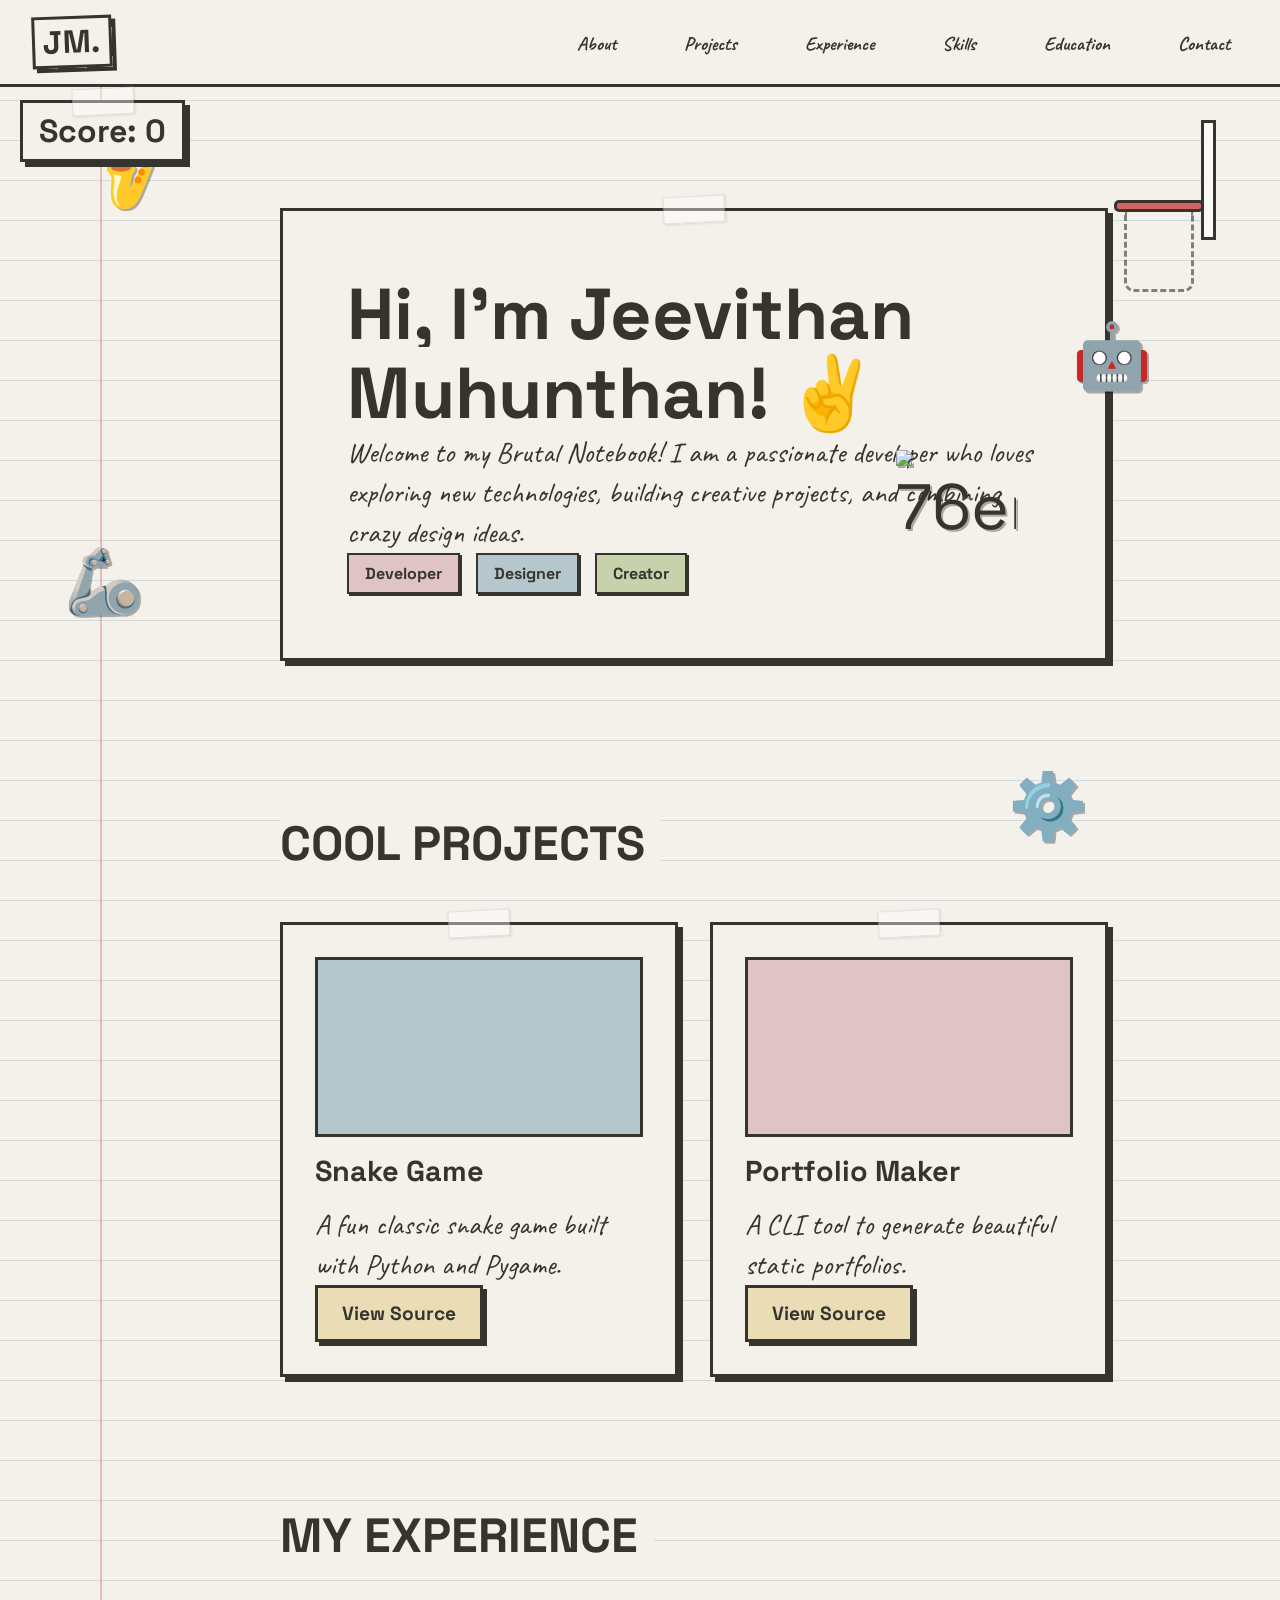
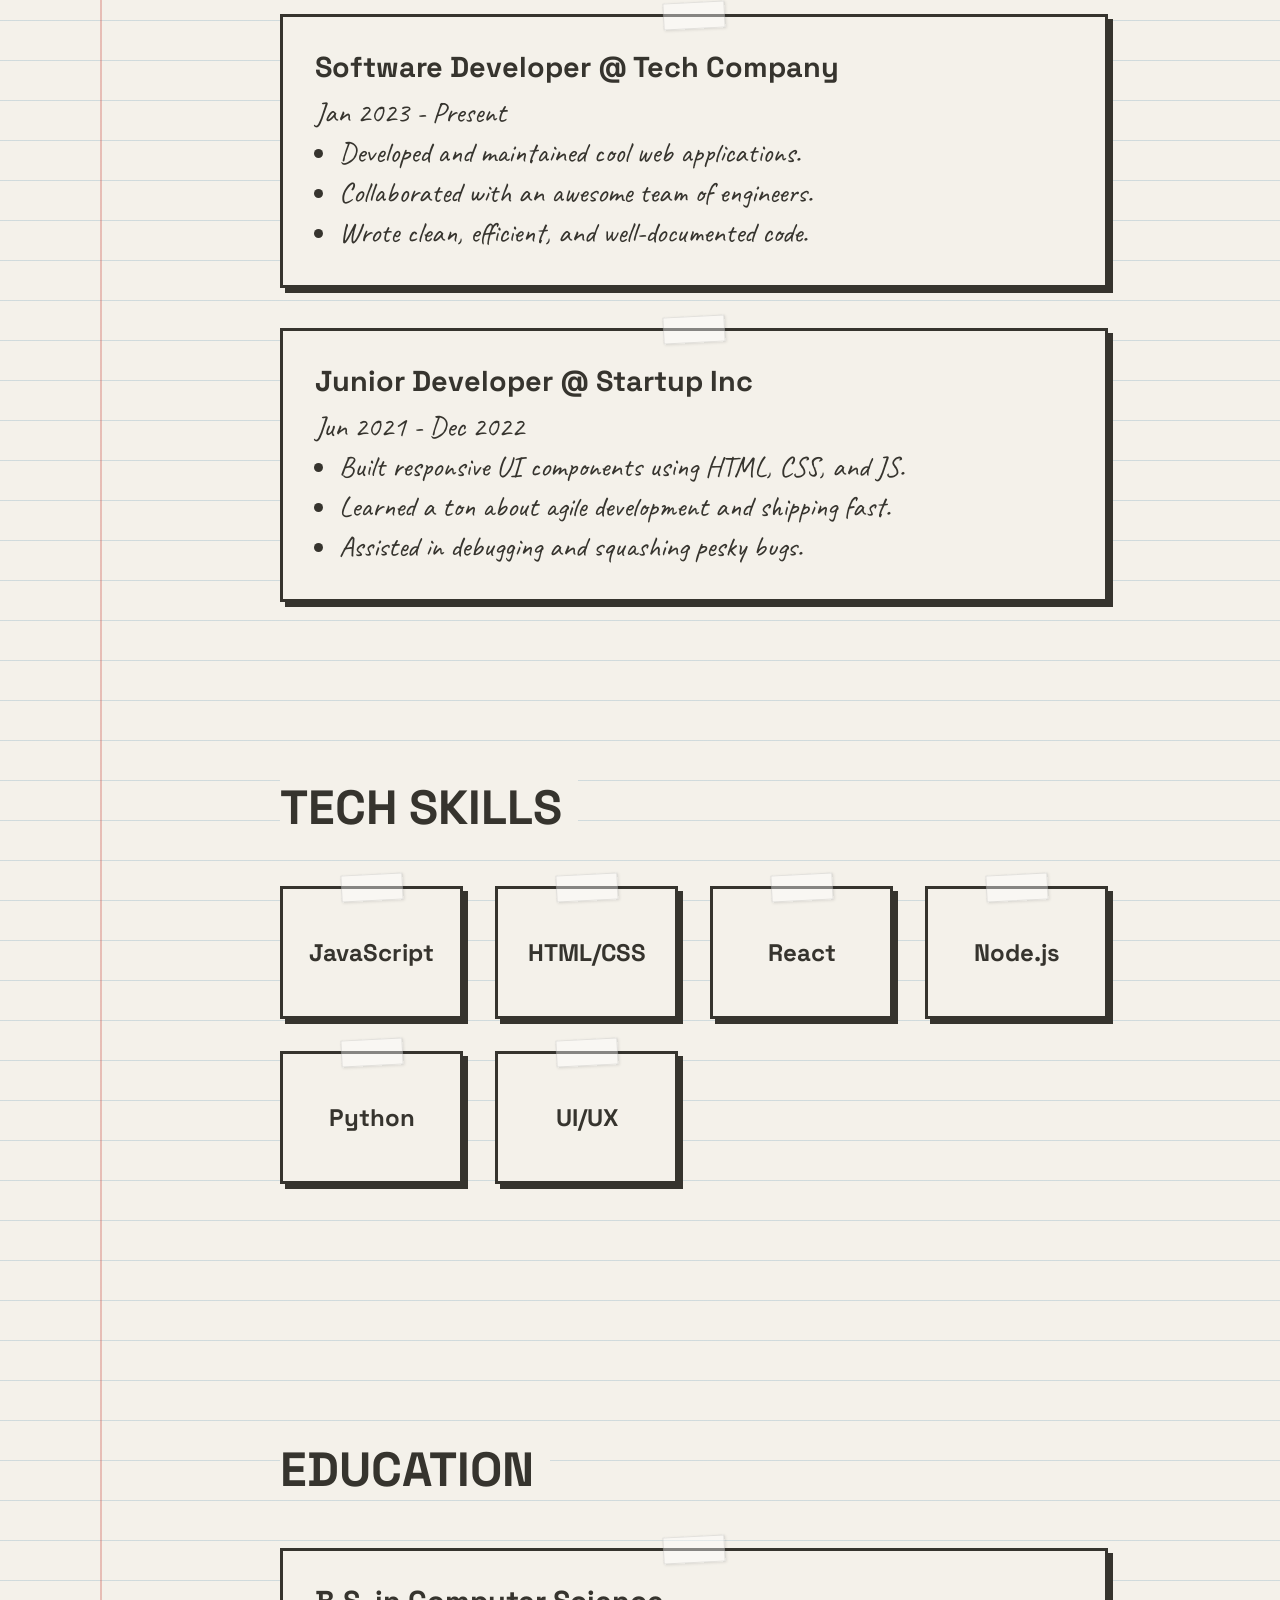
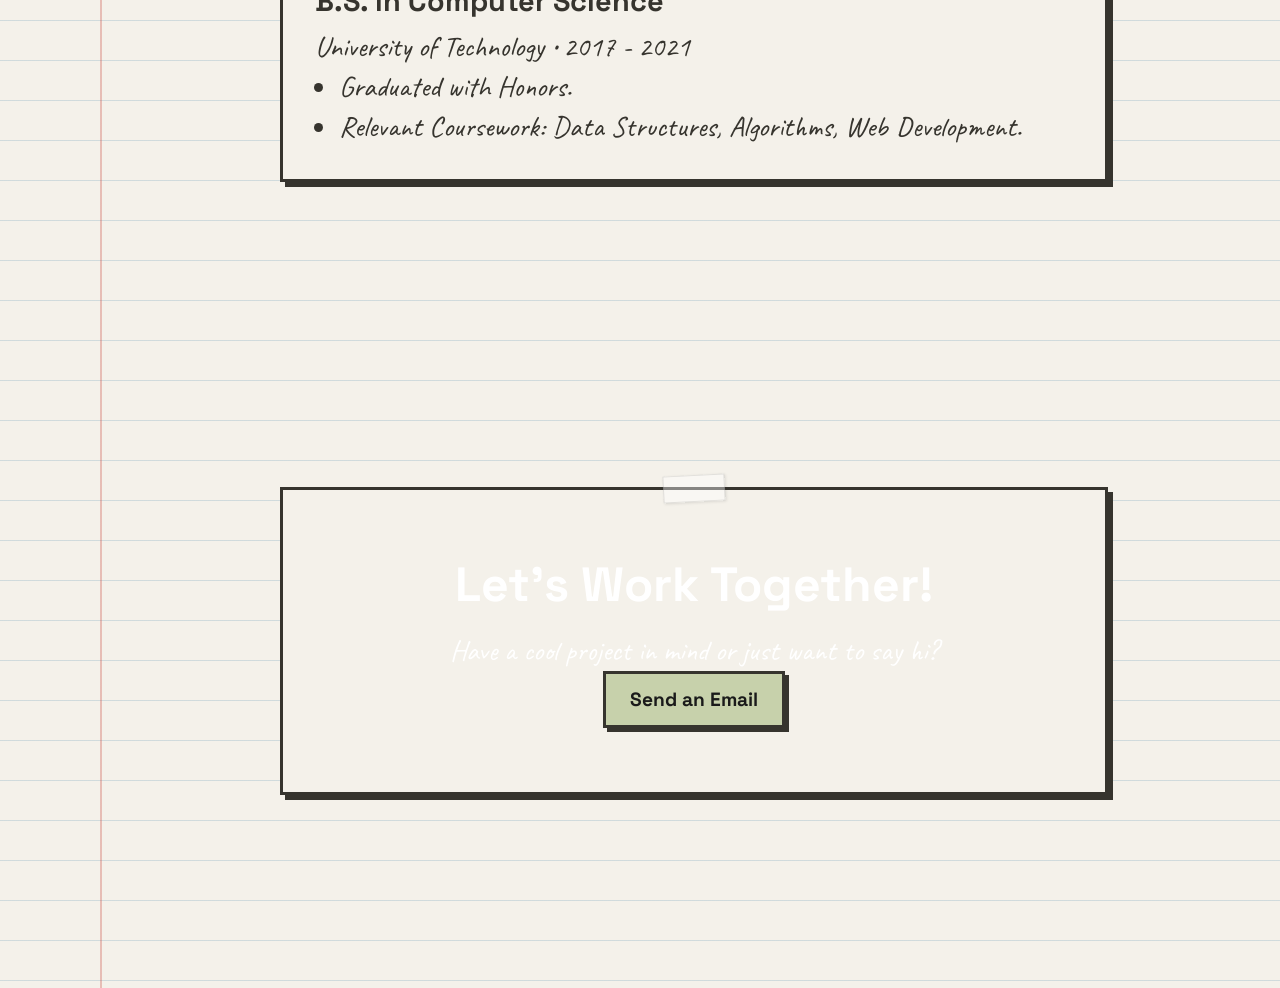
==== index.html @ 7e533312 "First Commit Main theme, main layout, basketball game, and placeholder text" ====
<!DOCTYPE html>
<html lang="en">
<head>
    <meta charset="UTF-8">
    <meta name="viewport" content="width=device-width, initial-scale=1.0">
    <title>Jeevithan Muhunthan | Portfolio</title>
    <link rel="stylesheet" href="styles.css">
    <link rel="preconnect" href="https://fonts.googleapis.com">
    <link rel="preconnect" href="https://fonts.gstatic.com" crossorigin>
    <link href="https://fonts.googleapis.com/css2?family=Caveat:wght@400;700&family=Space+Grotesk:wght@400;700&display=swap" rel="stylesheet">
</head>
<body>
    <nav class="navbar">
        <div class="logo">JM.</div>
        <ul class="nav-links">
            <li><a href="#about">About</a></li>
            <li><a href="#projects">Projects</a></li>
            <li><a href="#experience">Experience</a></li>
            <li><a href="#skills">Skills</a></li>
            <li><a href="#education">Education</a></li>
            <li><a href="#contact">Contact</a></li>
        </ul>
    </nav>

    <main class="container">
        <!-- Hero Section -->
        <section id="about" class="hero section">
            <div class="hero-card brutal-card bg-yellow">
                <h1>Hi, I'm Jeevithan Muhunthan! ✌️</h1>
                <p>Welcome to my Brutal Notebook! I am a passionate developer who loves exploring new technologies, building creative projects, and combining crazy design ideas.</p>
                <div class="badges">
                    <span class="badge bg-pink">Developer</span>
                    <span class="badge bg-cyan">Designer</span>
                    <span class="badge bg-lime">Creator</span>
                </div>
            </div>
        </section>

        <!-- Projects Section -->
        <section id="projects" class="section">
            <h2 class="section-title">Cool Projects</h2>
            <div class="projects-grid">
                <div class="brutal-card project-card bg-white">
                    <div class="project-img bg-cyan"></div>
                    <h3>Snake Game</h3>
                    <p>A fun classic snake game built with Python and Pygame.</p>
                    <a href="#" class="btn bg-yellow">View Source</a>
                </div>
                <div class="brutal-card project-card bg-white">
                    <div class="project-img bg-pink"></div>
                    <h3>Portfolio Maker</h3>
                    <p>A CLI tool to generate beautiful static portfolios.</p>
                    <a href="#" class="btn bg-yellow">View Source</a>
                </div>
            </div>
        </section>

        <!-- Experience Section -->
        <section id="experience" class="section">
            <h2 class="section-title">My Experience</h2>
            <div class="timeline">
                <div class="brutal-card bg-white job-card">
                    <h3>Software Developer @ Tech Company</h3>
                    <p class="date">Jan 2023 - Present</p>
                    <ul>
                        <li>Developed and maintained cool web applications.</li>
                        <li>Collaborated with an awesome team of engineers.</li>
                        <li>Wrote clean, efficient, and well-documented code.</li>
                    </ul>
                </div>
                <div class="brutal-card bg-white job-card">
                    <h3>Junior Developer @ Startup Inc</h3>
                    <p class="date">Jun 2021 - Dec 2022</p>
                    <ul>
                        <li>Built responsive UI components using HTML, CSS, and JS.</li>
                        <li>Learned a ton about agile development and shipping fast.</li>
                        <li>Assisted in debugging and squashing pesky bugs.</li>
                    </ul>
                </div>
            </div>
        </section>

        <!-- Skills Section -->
        <section id="skills" class="section">
            <h2 class="section-title">Tech Skills</h2>
            <div class="skills-grid">
                <div class="brutal-card skill-card bg-pink">JavaScript</div>
                <div class="brutal-card skill-card bg-cyan">HTML/CSS</div>
                <div class="brutal-card skill-card bg-yellow">React</div>
                <div class="brutal-card skill-card bg-lime">Node.js</div>
                <div class="brutal-card skill-card bg-purple">Python</div>
                <div class="brutal-card skill-card bg-orange">UI/UX</div>
            </div>
        </section>

        <!-- Education Section -->
        <section id="education" class="section">
            <h2 class="section-title">Education</h2>
            <div class="timeline">
                <div class="brutal-card bg-white job-card">
                    <h3>B.S. in Computer Science</h3>
                    <p class="date">University of Technology • 2017 - 2021</p>
                    <ul>
                        <li>Graduated with Honors.</li>
                        <li>Relevant Coursework: Data Structures, Algorithms, Web Development.</li>
                    </ul>
                </div>
            </div>
        </section>

        <!-- Contact Section -->
        <section id="contact" class="section">
            <div class="brutal-card bg-purple text-white contact-card">
                <h2>Let's Work Together!</h2>
                <p>Have a cool project in mind or just want to say hi?</p>
                <a href="mailto:hello@example.com" class="btn bg-lime text-black">Send an Email</a>
            </div>
        </section>
    </main>

    <!-- Draggable Stickers -->
    <div class="sticker" style="top: 15%; left: 8%;">🎷</div>
    <div class="sticker" style="top: 35%; right: 10%;">🤖</div>
    <div class="sticker" style="top: 60%; left: 5%;">🦾</div>
    <div class="sticker" style="top: 85%; right: 15%;">⚙️</div>
    <img src="https://upload.wikimedia.org/wikipedia/en/0/0e/Philadelphia_76ers_logo.svg" alt="76ers" class="sticker" style="top: 50%; left: 70%; width: 120px;" draggable="false">

    <!-- Phantom Slingshot -->
    <svg id="slingshot-svg" style="position: fixed; top: 0; left: 0; width: 100%; height: 100%; pointer-events: none; z-index: 999; display: none;">
        <defs>
            <marker id="arrowhead" markerWidth="10" markerHeight="7" refX="9" refY="3.5" orient="auto">
                <polygon points="0 0, 10 3.5, 0 7" fill="rgba(50,50,50,0.4)" />
            </marker>
        </defs>
        <line id="slingshot-band" x1="0" y1="0" x2="0" y2="0" stroke="rgba(50,50,50,0.4)" stroke-width="4" stroke-dasharray="6,6" marker-end="url(#arrowhead)" />
    </svg>

    <!-- Basketball Game Elements -->
    <div id="scoreboard" class="brutal-card bg-white">Score: <span id="score-val">0</span></div>
    <div id="hoop-container">
        <div id="hoop-backboard"></div>
        <div id="hoop-rim"></div>
        <div id="hoop-net"></div>
    </div>
    <div id="ball" title="Drag and pull back to shoot!"></div>

    <script src="script.js"></script>
</body>
</html>
---- styles.css ----
@import url('https://fonts.googleapis.com/css2?family=Caveat:wght@400;700&family=Space+Grotesk:wght@400;700&display=swap');

:root {
    --bg: #f4f1ea; /* Natural dull paper */
    --line-height: 2.5rem;
    --margin-color: rgba(200, 70, 60, 0.3); /* Softer red */
    --line-color: rgba(100, 150, 180, 0.25); /* Softer blue */
    
    --text: #36342e; /* Soft black/brown */
    --border: 3px solid #36342e; /* Thinner border for natural look */
    --shadow: 5px 5px 0px #36342e;
}

/* Dull, Natural Colors */
.bg-yellow { background-color: #eaddb6; }
.bg-pink { background-color: #e0c3c4; }
.bg-cyan { background-color: #b5c7cd; }
.bg-lime { background-color: #c7d1ab; }
.bg-orange { background-color: #dfbfa8; }
.bg-purple { background-color: #c9bbc9; }
.bg-white { background-color: #faf9f5; }

* { 
    margin: 0; 
    padding: 0; 
    box-sizing: border-box; 
}

body {
    font-family: 'Space Grotesk', sans-serif; /* Headers & UI */
    background-color: var(--bg);
    color: var(--text);
    overflow-x: hidden;
    scroll-behavior: smooth;
    
    /* Notebook Paper Effect */
    background-image: 
        linear-gradient(90deg, transparent 100px, var(--margin-color) 100px, var(--margin-color) 102px, transparent 102px),
        linear-gradient(var(--line-color) 1px, transparent 1px);
    background-size: 100% 100%, 100% var(--line-height);
    background-position: 0 0, 0 1.25rem;
    background-attachment: local;
}

/* Notebook Font for paragraphs and lists */
p, ul, .date {
    font-family: 'Caveat', cursive;
    font-size: 1.8rem !important;
    line-height: var(--line-height);
}

/* NAVBAR */
.navbar {
    position: sticky;
    top: 0;
    background-color: var(--bg);
    display: flex;
    justify-content: space-between;
    align-items: center;
    padding: 1rem 2rem;
    border-bottom: var(--border);
    z-index: 900;
}

.logo {
    font-size: 2rem;
    font-weight: 700;
    background: var(--pink);
    padding: 0.2rem 0.5rem;
    border: var(--border);
    box-shadow: 4px 4px 0 var(--text);
    transform: rotate(-2deg);
}

.nav-links {
    list-style: none;
    display: flex;
    gap: 2rem;
}

.nav-links a {
    text-decoration: none;
    color: var(--text);
    font-weight: 700;
    font-size: 1.2rem;
    padding: 0.5rem 1rem;
    border: 2px solid transparent;
    transition: all 0.2s;
}

.nav-links a:hover {
    background: var(--cyan);
    border: var(--border);
    box-shadow: 4px 4px 0 var(--text);
}

/* CONTAINER & SECTIONS */
.container {
    max-width: 1000px;
    margin: 0 auto;
    padding: 2rem 2rem 2rem 140px; /* Clear the red margin */
}

.section {
    padding: 4rem 0;
    min-height: 70vh;
    display: flex;
    flex-direction: column;
    justify-content: center;
}

.section-title {
    font-size: 3rem;
    margin-bottom: 3rem;
    text-transform: uppercase;
    display: inline-block;
    border-bottom: 8px solid var(--pink);
    align-self: flex-start;
    background-color: var(--bg); /* To cover lines behind text */
    padding-right: 1rem;
}

/* CARDS */
.brutal-card {
    border: var(--border);
    box-shadow: var(--shadow);
    padding: 2rem;
    border-radius: 0;
    transition: transform 0.2s;
    position: relative;
    background-image: none; 
    background-color: var(--bg);
    z-index: 10;
}

/* Tape effect for cards to look glued in */
.brutal-card::before {
    content: '';
    position: absolute;
    top: -15px;
    left: 50%;
    transform: translateX(-50%) rotate(-3deg);
    width: 60px;
    height: 25px;
    background-color: rgba(255, 255, 255, 0.4);
    border: 1px solid rgba(0,0,0,0.1);
    box-shadow: 1px 1px 3px rgba(0,0,0,0.1);
    z-index: 11;
}

.brutal-card:hover {
    transform: translate(-2px, -2px) rotate(1deg);
    box-shadow: 7px 7px 0px var(--text);
}

/* HERO */
.hero-card {
    padding: 4rem;
}
.hero-card h1 { 
    font-size: 4.5rem; 
    margin-bottom: 1.5rem; 
    line-height: 1.1;
    background-color: var(--bg);
    display: inline;
}
.badges { 
    display: flex; 
    gap: 1rem; 
    flex-wrap: wrap; 
}
.badge {
    padding: 0.5rem 1rem;
    border: 2px solid var(--text);
    font-weight: 700;
    box-shadow: 2px 2px 0 var(--text);
    font-family: 'Space Grotesk', sans-serif;
}

/* TIMELINE */
.timeline { 
    display: flex; 
    flex-direction: column; 
    gap: 2.5rem; 
}
.job-card h3 { font-size: 1.8rem; margin-bottom: 0.5rem;}
.job-card ul { margin-left: 1.5rem; }

/* SKILLS */
.skills-grid {
    display: grid;
    grid-template-columns: repeat(auto-fit, minmax(150px, 1fr));
    gap: 2rem;
}
.skill-card {
    text-align: center;
    font-size: 1.5rem;
    font-weight: 700;
    padding: 3rem 1rem;
}

/* PROJECTS */
.projects-grid {
    display: grid;
    grid-template-columns: repeat(auto-fit, minmax(300px, 1fr));
    gap: 2rem;
}
.project-card h3 { font-size: 1.8rem; margin: 1rem 0; }
.project-img {
    height: 180px;
    border: var(--border);
    margin-bottom: 1rem;
}

/* BTN */
.btn {
    display: inline-block;
    padding: 0.8rem 1.5rem;
    border: var(--border);
    box-shadow: 4px 4px 0 var(--text);
    text-decoration: none;
    color: var(--text);
    font-weight: 700;
    transition: all 0.2s;
    font-size: 1.2rem;
    font-family: 'Space Grotesk', sans-serif;
}
.btn:hover {
    transform: translate(-2px, -2px);
    box-shadow: 6px 6px 0 var(--text);
}
.text-white { color: white; }
.text-white p, .text-white h2 { color: white; }
.text-black { color: #1a1a1a; }

/* CONTACT */
.contact-card { text-align: center; padding: 4rem; }
.contact-card h2 { font-size: 3rem; margin-bottom: 1rem; }

/* BASKETBALL GAME UI */
#scoreboard {
    position: fixed;
    top: 100px;
    left: 20px;
    font-size: 2rem;
    font-weight: 700;
    padding: 0.5rem 1rem;
    z-index: 1000;
    transition: transform 0.2s;
    font-family: 'Space Grotesk', sans-serif;
}

#hoop-container {
    position: fixed;
    top: 120px;
    right: 5vw;
    width: 120px;
    height: 150px;
    z-index: 950;
}
#hoop-backboard {
    width: 15px;
    height: 120px;
    background: #faf9f5;
    border: var(--border);
    position: absolute;
    right: 0;
    top: 0;
}
#hoop-rim {
    width: 90px;
    height: 12px;
    background: #d46363; /* muted red */
    border: 3px solid var(--text);
    border-radius: 5px;
    position: absolute;
    right: 12px;
    top: 80px;
    z-index: 1001; 
}
#hoop-net {
    width: 70px;
    height: 80px;
    border: 3px dashed var(--text);
    border-top: none;
    position: absolute;
    right: 22px;
    top: 92px;
    border-radius: 0 0 10px 10px;
    opacity: 0.6;
}

#ball {
    width: 60px;
    height: 60px;
    background-color: #c97149; /* Duller orange */
    border-radius: 50%;
    border: var(--border);
    position: fixed;
    top: 0; left: 0;
    cursor: grab;
    z-index: 1000; 
    background-image: 
        linear-gradient(to right, transparent 48%, var(--text) 48%, var(--text) 52%, transparent 52%),
        linear-gradient(to bottom, transparent 48%, var(--text) 48%, var(--text) 52%, transparent 52%);
    box-shadow: inset -5px -5px 15px rgba(0,0,0,0.3);
    touch-action: none; 
}
#ball:active { cursor: grabbing; }

/* STICKERS */
.sticker {
    position: absolute;
    font-size: 4rem;
    cursor: grab;
    user-select: none;
    z-index: 50;
    transition: transform 0.1s;
    filter: drop-shadow(2px 2px 0px rgba(0,0,0,0.3));
}

.sticker:active {
    cursor: grabbing;
    transform: scale(1.1) rotate(5deg);
}

/* Mobile adjustments */
@media (max-width: 768px) {
    .nav-links { display: none; } 
    .hero-card h1 { font-size: 3rem; }
    .container { padding-left: 2rem; } 
    body { background-image: none; }
    #hoop-container { right: 2vw; transform: scale(0.8); }
    #scoreboard { font-size: 1.5rem; top: 80px; left: 10px; }
}
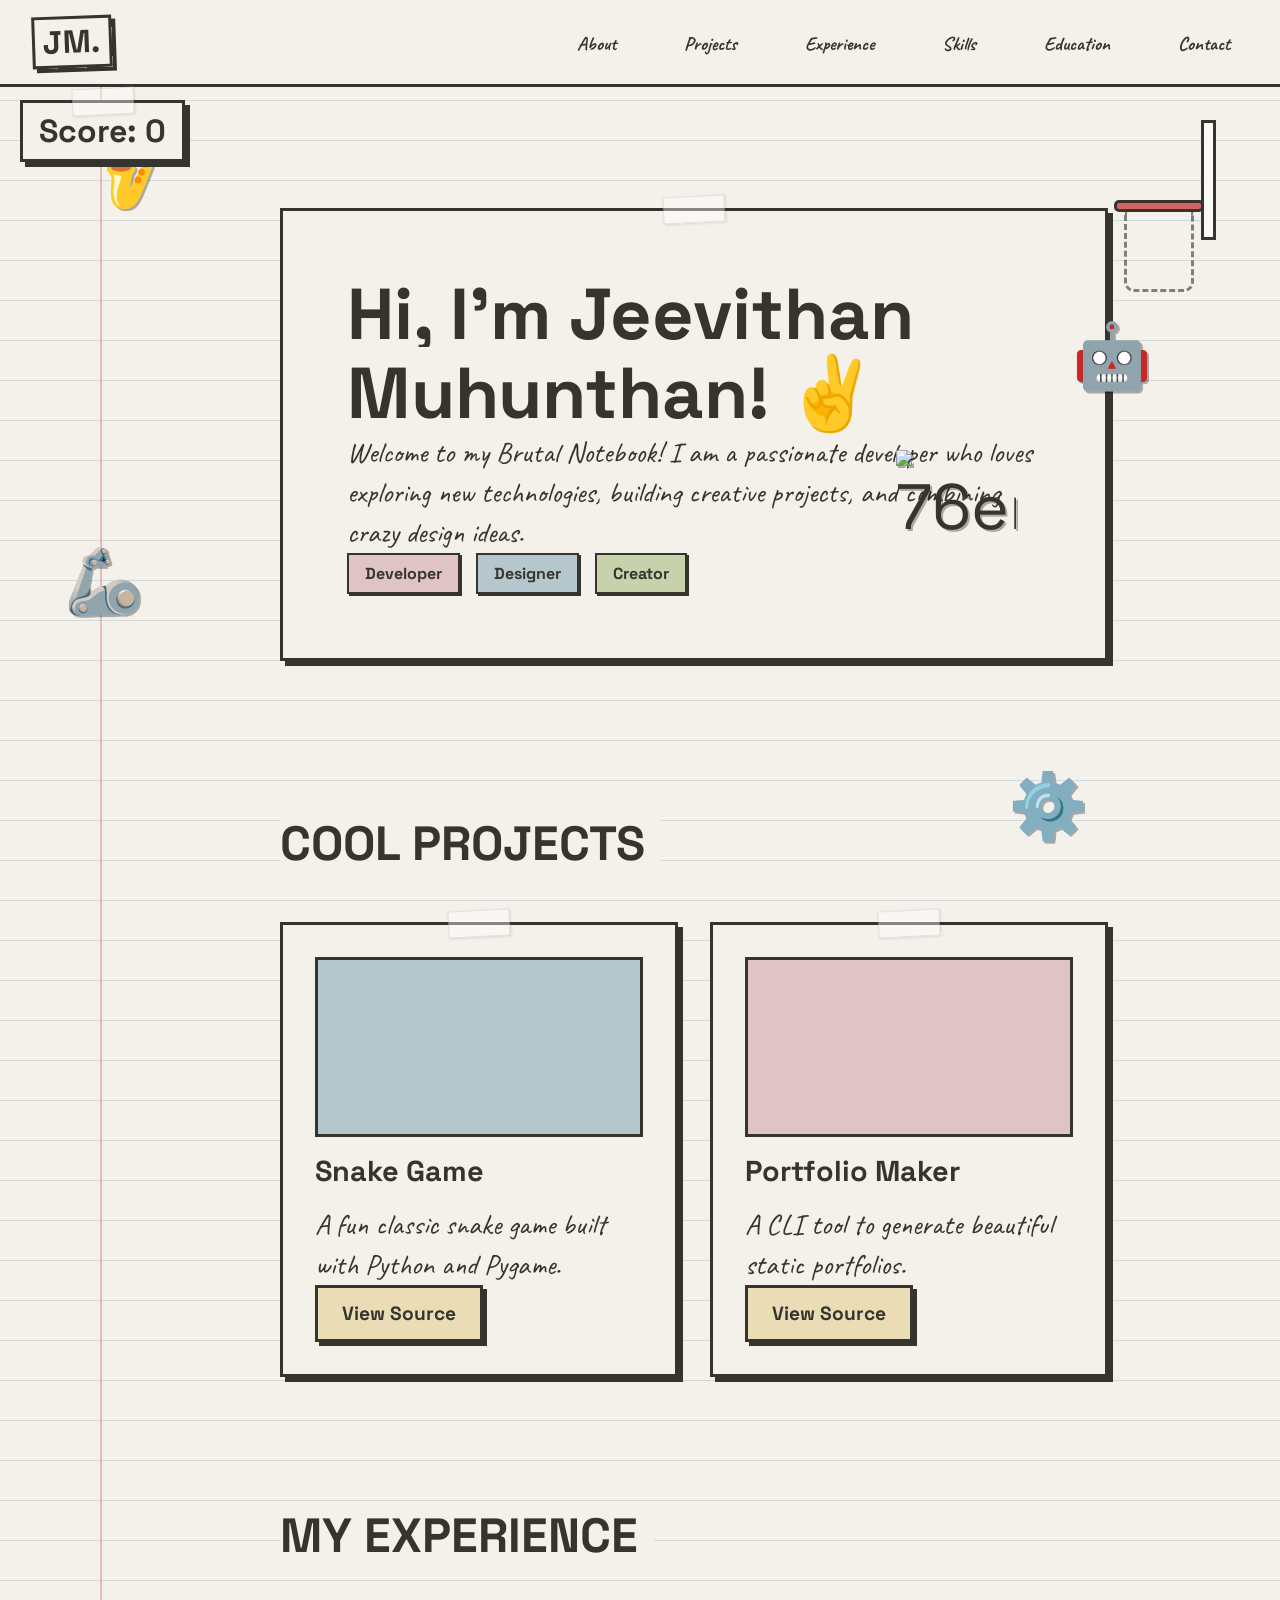
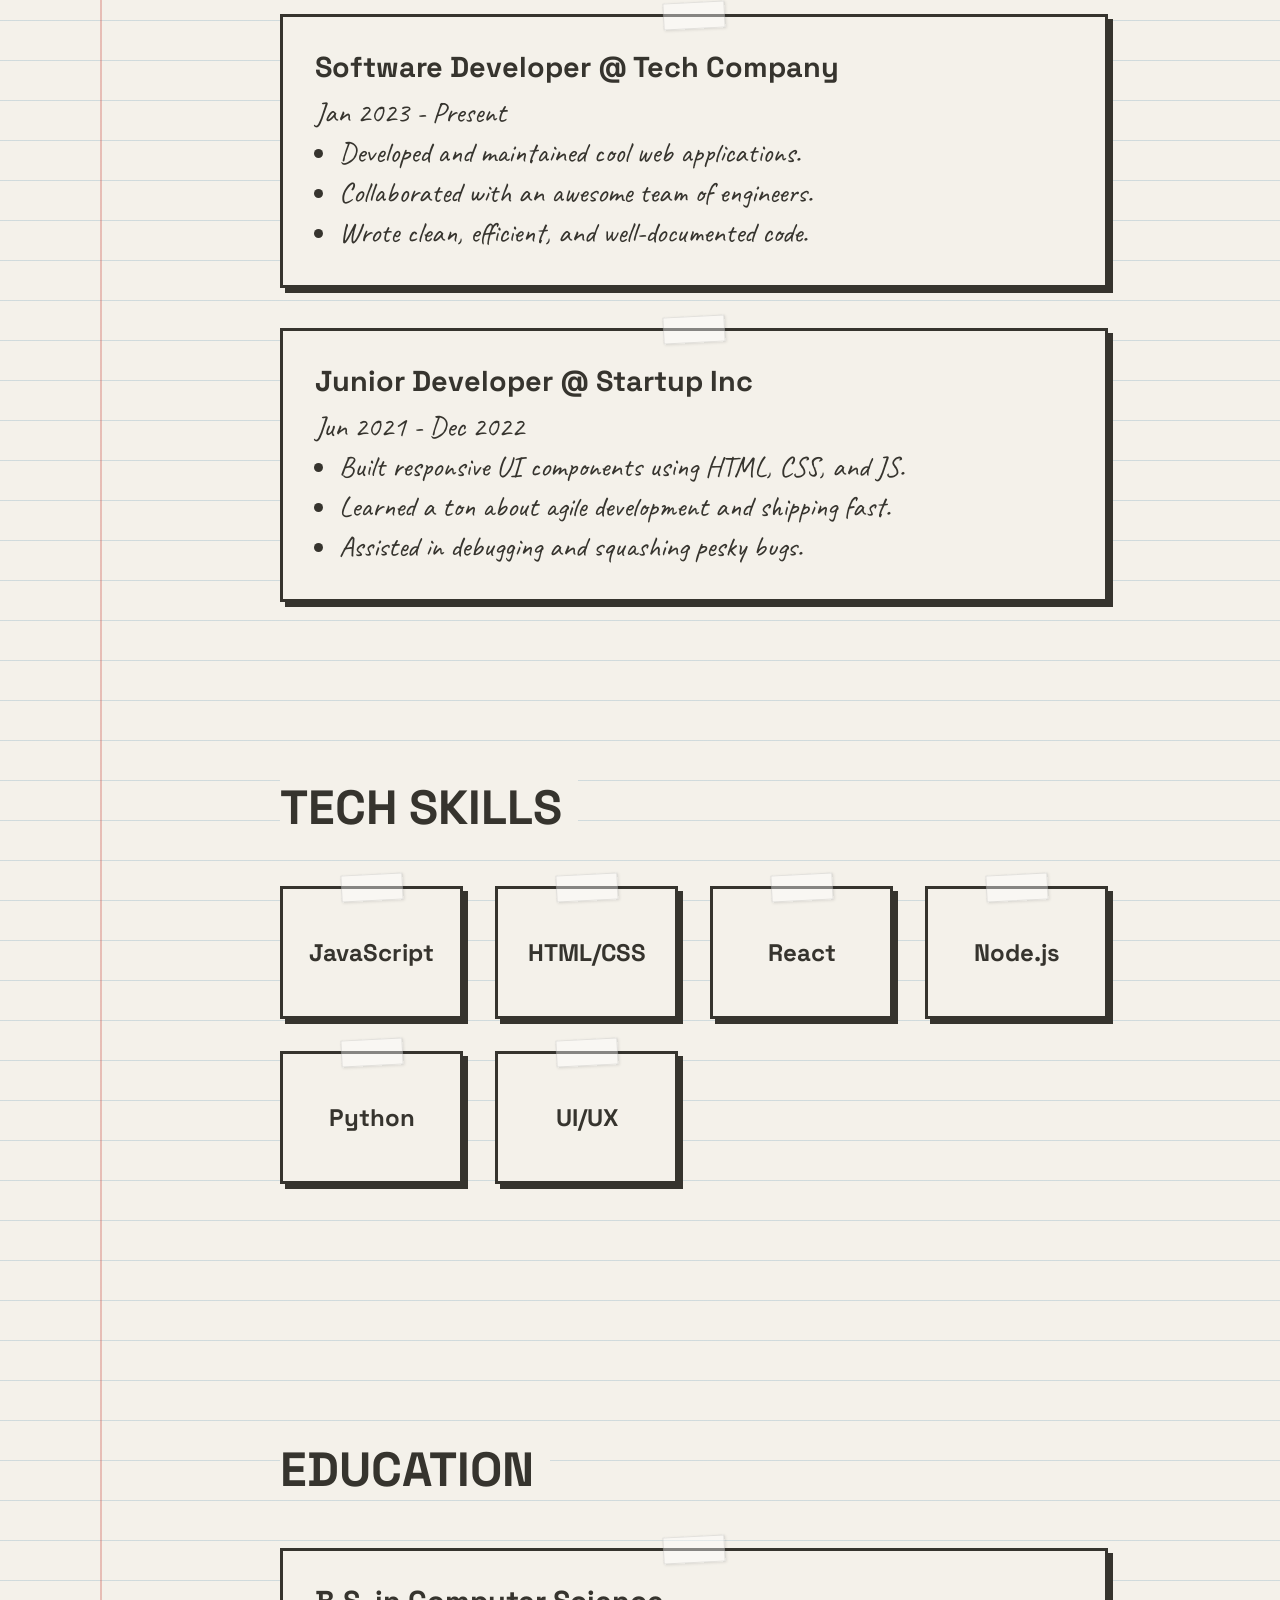
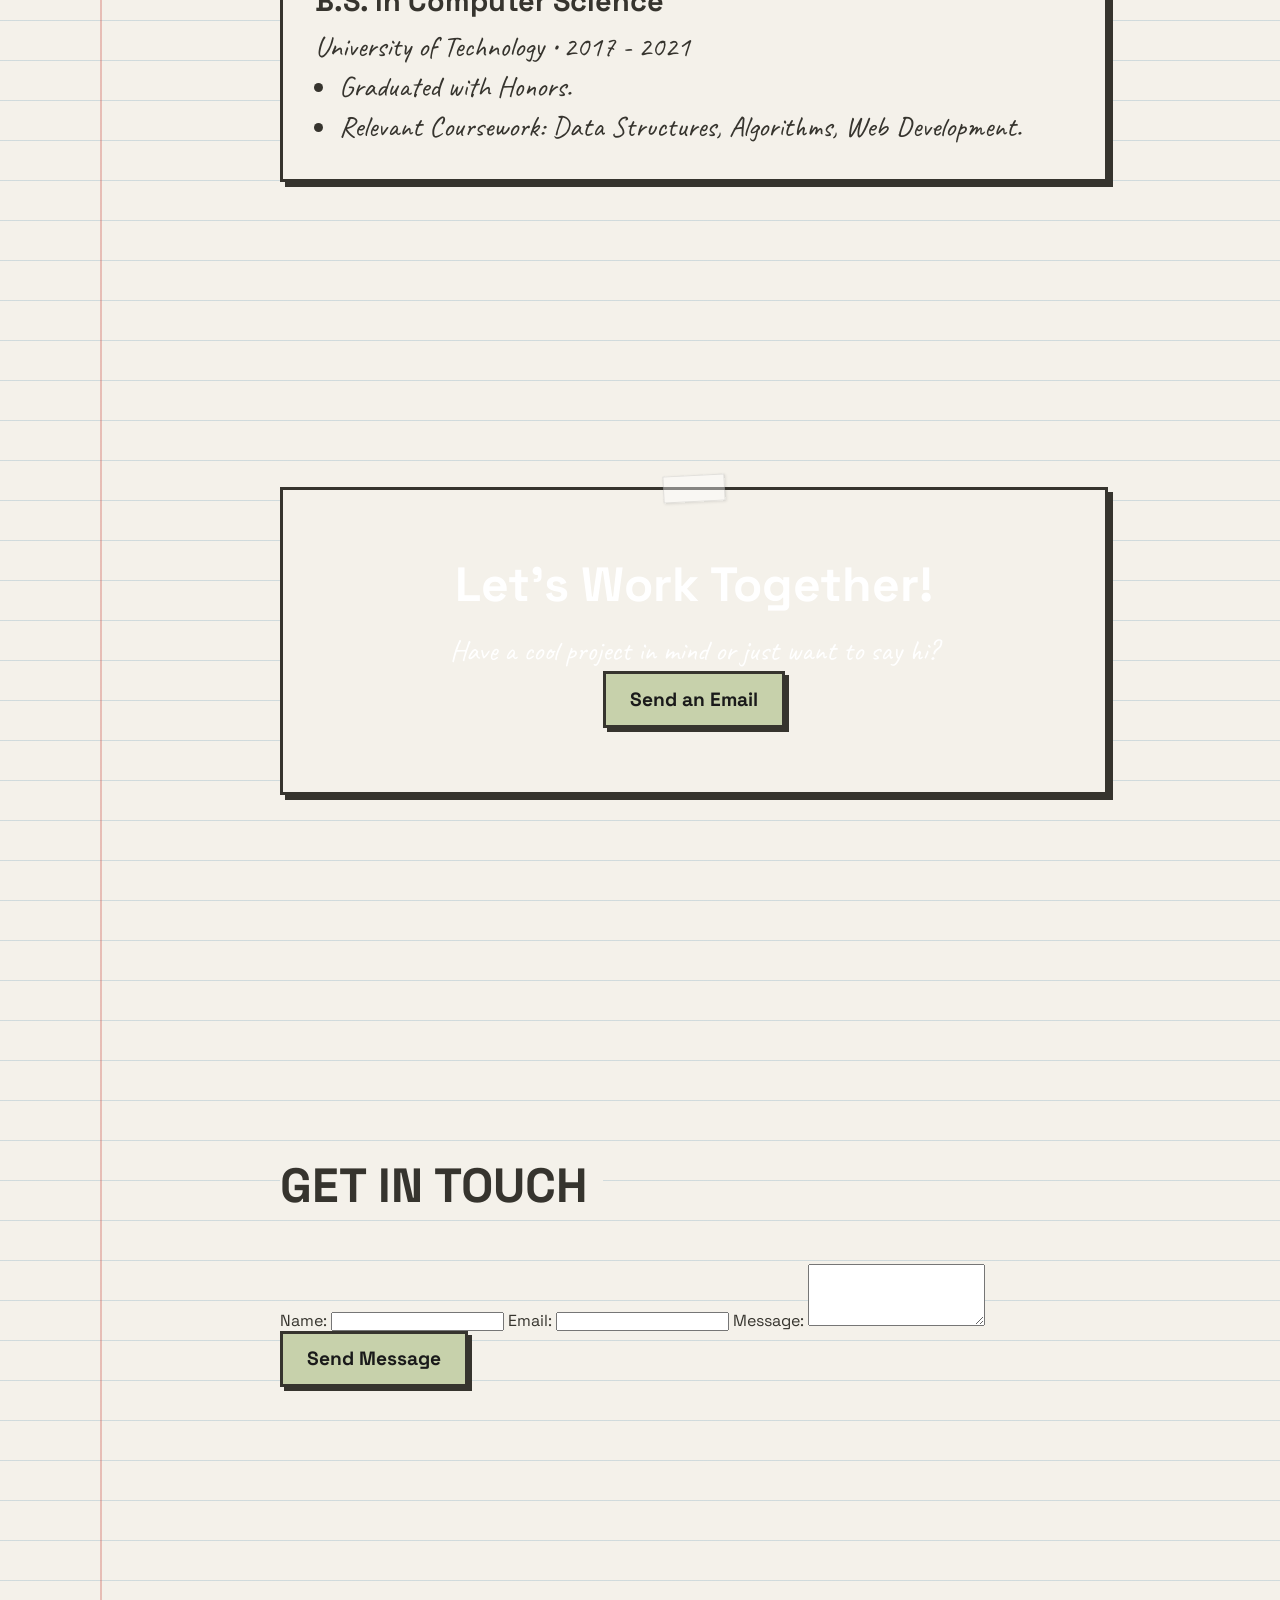
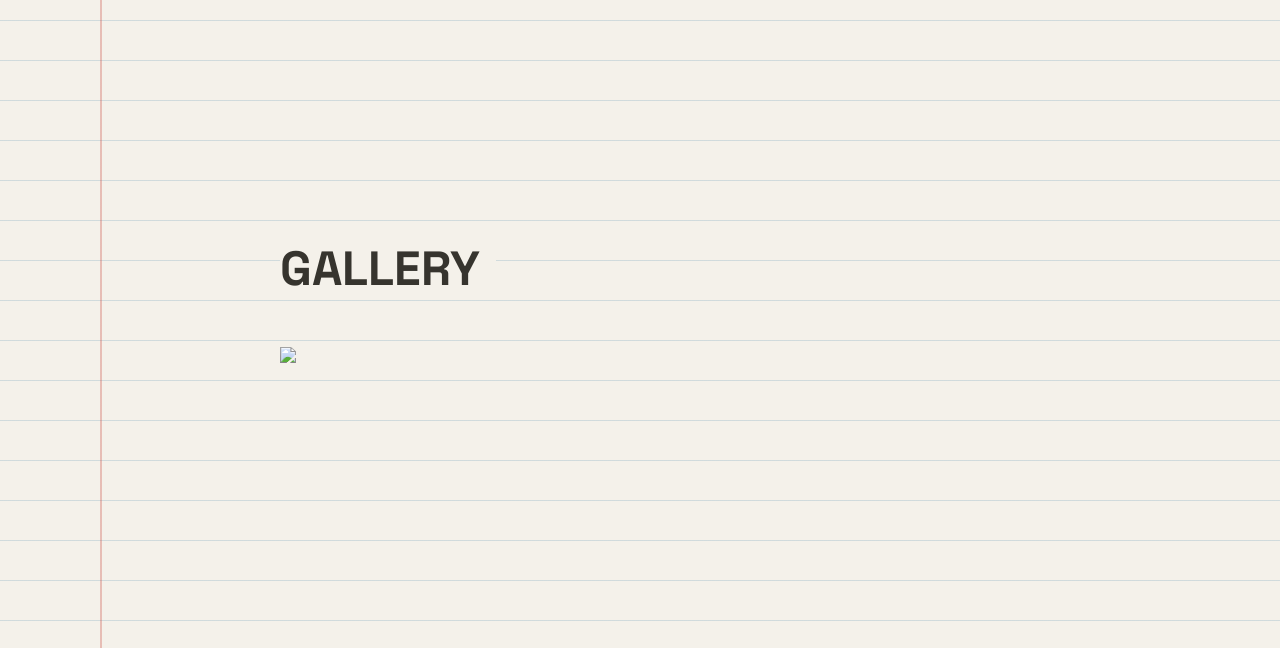
==== commit 3a0d8160: "Image Gallery and Basketball Mechanics Some changes to basketball mechanics and first commit of imag" ====
--- a/index.html
+++ b/index.html
@@ -1,5 +1,6 @@
 <!DOCTYPE html>
 <html lang="en">
+
 <head>
     <meta charset="UTF-8">
     <meta name="viewport" content="width=device-width, initial-scale=1.0">
@@ -7,8 +8,11 @@
     <link rel="stylesheet" href="styles.css">
     <link rel="preconnect" href="https://fonts.googleapis.com">
     <link rel="preconnect" href="https://fonts.gstatic.com" crossorigin>
-    <link href="https://fonts.googleapis.com/css2?family=Caveat:wght@400;700&family=Space+Grotesk:wght@400;700&display=swap" rel="stylesheet">
+    <link
+        href="https://fonts.googleapis.com/css2?family=Caveat:wght@400;700&family=Space+Grotesk:wght@400;700&display=swap"
+        rel="stylesheet">
 </head>
+
 <body>
     <nav class="navbar">
         <div class="logo">JM.</div>
@@ -27,7 +31,8 @@
         <section id="about" class="hero section">
             <div class="hero-card brutal-card bg-yellow">
                 <h1>Hi, I'm Jeevithan Muhunthan! ✌️</h1>
-                <p>Welcome to my Brutal Notebook! I am a passionate developer who loves exploring new technologies, building creative projects, and combining crazy design ideas.</p>
+                <p>Welcome to my Brutal Notebook! I am a passionate developer who loves exploring new technologies,
+                    building creative projects, and combining crazy design ideas.</p>
                 <div class="badges">
                     <span class="badge bg-pink">Developer</span>
                     <span class="badge bg-cyan">Designer</span>
@@ -116,6 +121,35 @@
                 <a href="mailto:hello@example.com" class="btn bg-lime text-black">Send an Email</a>
             </div>
         </section>
+
+        <!-- Contact Form Section -->
+        <section id="contact-form" class="section">
+            <h2 class="section-title">Get in Touch</h2>
+            <form action="#" method="POST" class="contact-form">
+                <label for="name">Name:</label>
+                <input type="text" id="name" name="name" required />
+                <label for="email">Email:</label>
+                <input type="email" id="email" name="email" required />
+                <label for="message">Message:</label>
+                <textarea id="message" name="message" rows="4" required></textarea>
+                <button type="submit" class="btn bg-lime text-black">Send Message</button>
+            </form>
+        </section>
+
+        <!-- Picture Slideshow -->
+        <section id="slideshow" class="section">
+            <h2 class="section-title">Gallery</h2>
+            <div class="slideshow-container">
+                <img src="assets/images/placeholder1.png" class="slide"
+                    style="display:none; width:100%; max-height:400px; object-fit:cover;" />
+                <img src="assets/images/placeholder2.png" class="slide"
+                    style="display:none; width:100%; max-height:400px; object-fit:cover;" />
+                <img src="assets/images/placeholder3.png" class="slide"
+                    style="display:none; width:100%; max-height:400px; object-fit:cover;" />
+            </div>
+        </section>
+
+        <!-- End of Added Sections -->
     </main>
 
     <!-- Draggable Stickers -->
@@ -123,16 +157,19 @@
     <div class="sticker" style="top: 35%; right: 10%;">🤖</div>
     <div class="sticker" style="top: 60%; left: 5%;">🦾</div>
     <div class="sticker" style="top: 85%; right: 15%;">⚙️</div>
-    <img src="https://upload.wikimedia.org/wikipedia/en/0/0e/Philadelphia_76ers_logo.svg" alt="76ers" class="sticker" style="top: 50%; left: 70%; width: 120px;" draggable="false">
+    <img src="https://upload.wikimedia.org/wikipedia/en/0/0e/Philadelphia_76ers_logo.svg" alt="76ers" class="sticker"
+        style="top: 50%; left: 70%; width: 120px;" draggable="false">
 
     <!-- Phantom Slingshot -->
-    <svg id="slingshot-svg" style="position: fixed; top: 0; left: 0; width: 100%; height: 100%; pointer-events: none; z-index: 999; display: none;">
+    <svg id="slingshot-svg"
+        style="position: fixed; top: 0; left: 0; width: 100%; height: 100%; pointer-events: none; z-index: 999; display: none;">
         <defs>
             <marker id="arrowhead" markerWidth="10" markerHeight="7" refX="9" refY="3.5" orient="auto">
                 <polygon points="0 0, 10 3.5, 0 7" fill="rgba(50,50,50,0.4)" />
             </marker>
         </defs>
-        <line id="slingshot-band" x1="0" y1="0" x2="0" y2="0" stroke="rgba(50,50,50,0.4)" stroke-width="4" stroke-dasharray="6,6" marker-end="url(#arrowhead)" />
+        <line id="slingshot-band" x1="0" y1="0" x2="0" y2="0" stroke="rgba(50,50,50,0.4)" stroke-width="4"
+            stroke-dasharray="6,6" marker-end="url(#arrowhead)" />
     </svg>
 
     <!-- Basketball Game Elements -->
@@ -142,8 +179,33 @@
         <div id="hoop-rim"></div>
         <div id="hoop-net"></div>
     </div>
-    <div id="ball" title="Drag and pull back to shoot!"></div>
-
-    <script src="script.js"></script>
+    <div id="ball"></div>
+
+
+    <script src="script.js" defer></script>
+    <script>
+        document.addEventListener('DOMContentLoaded', () => {
+            // Slideshow logic: replace placeholder images if local files missing
+            const slides = document.querySelectorAll('.slide');
+            let currentSlide = 0;
+            function showSlide(index) {
+                slides.forEach((s, i) => s.style.display = i === index ? 'block' : 'none');
+            }
+            function nextSlide() {
+                currentSlide = (currentSlide + 1) % slides.length;
+                showSlide(currentSlide);
+            }
+            if (slides.length > 0) {
+                slides.forEach((img, idx) => {
+                    if (img.src.includes('placeholder')) {
+                        img.src = `https://via.placeholder.com/800x400?text=Slide+${idx + 1}`;
+                    }
+                });
+                showSlide(currentSlide);
+                setInterval(nextSlide, 4000);
+            }
+        });
+    </script>
 </body>
-</html>
+
+</html>
--- a/styles.css
+++ b/styles.css
@@ -333,3 +333,23 @@
     #hoop-container { right: 2vw; transform: scale(0.8); }
     #scoreboard { font-size: 1.5rem; top: 80px; left: 10px; }
 }
+/* Instruction overlay for basketball game */
+#instruction-overlay {
+    position: fixed;
+    top: 50%;
+    left: 50%;
+    transform: translate(-50%, -50%);
+    background: rgba(255,255,255,0.9);
+    padding: 1rem 2rem;
+    border: var(--border);
+    box-shadow: var(--shadow);
+    font-size: 1.5rem;
+    z-index: 2000;
+    color: var(--text);
+    text-align: center;
+}
+
+/* Optional fade-out */
+#instruction-overlay.hidden {
+    display: none;
+}
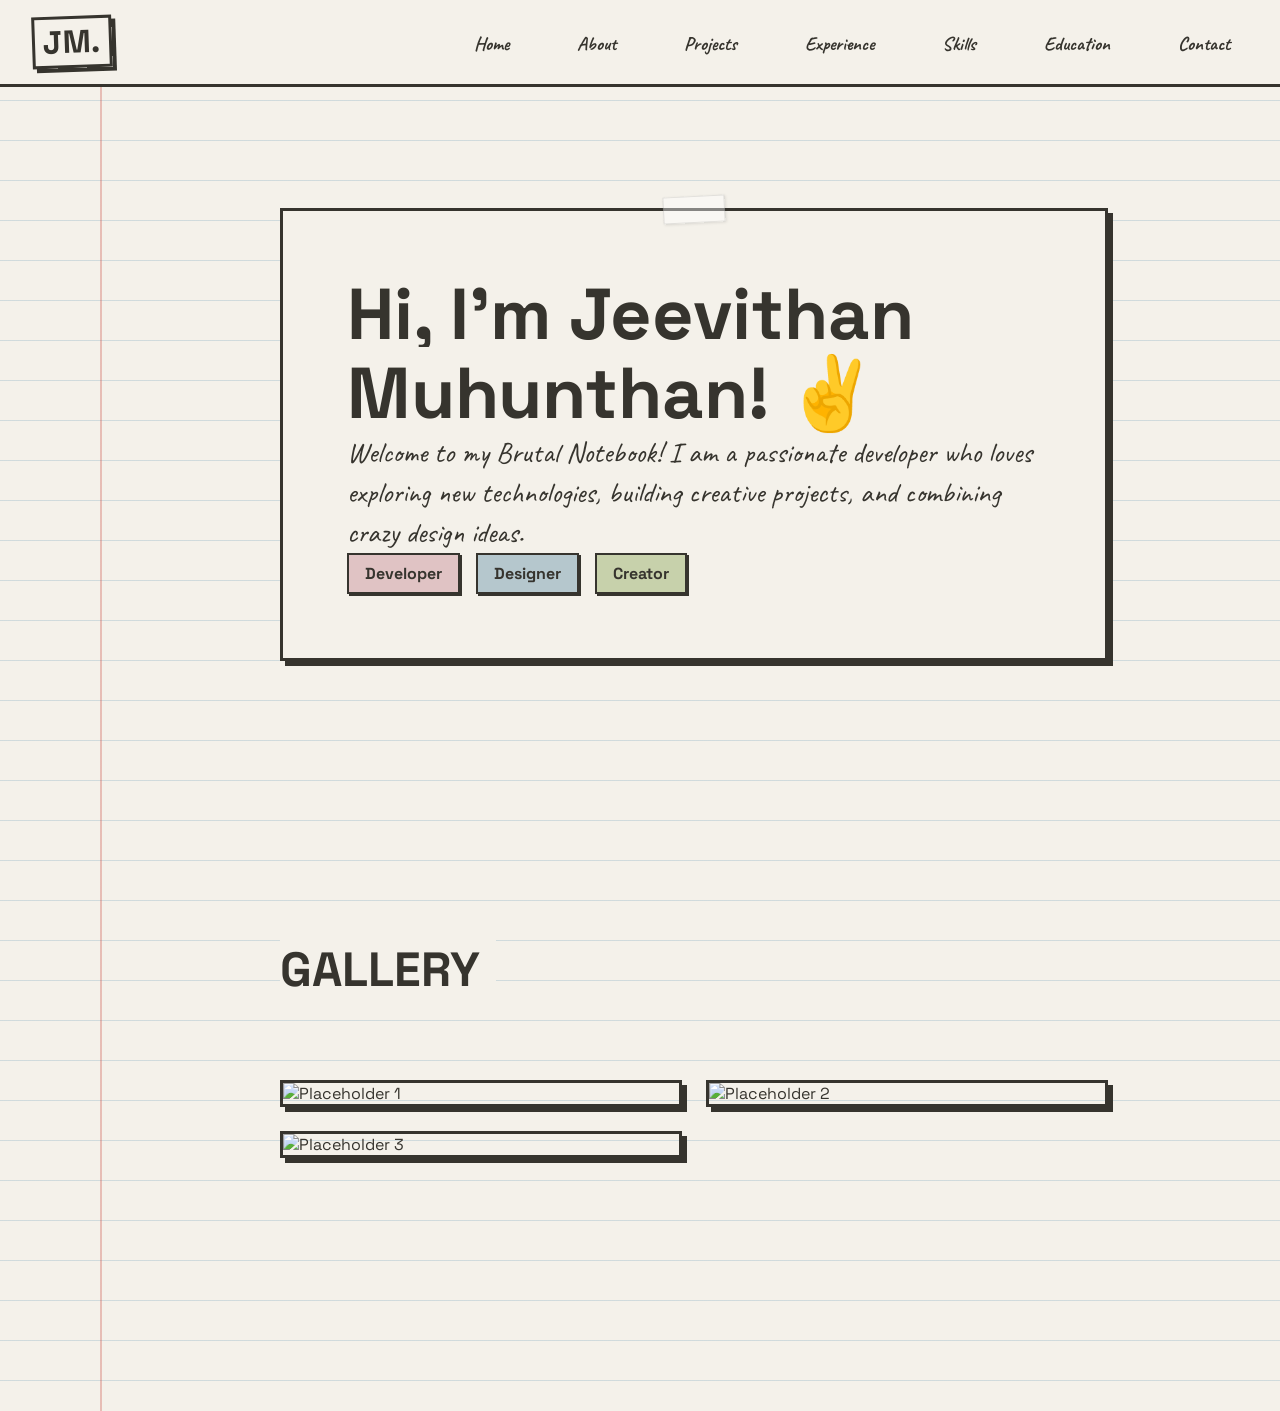
==== commit 42029f90: "Individual Pages and Image Galleries Individual Different Pages --> Different pages instead of every" ====
--- a/index.html
+++ b/index.html
@@ -1,28 +1,22 @@
 <!DOCTYPE html>
 <html lang="en">
-
 <head>
     <meta charset="UTF-8">
     <meta name="viewport" content="width=device-width, initial-scale=1.0">
     <title>Jeevithan Muhunthan | Portfolio</title>
     <link rel="stylesheet" href="styles.css">
-    <link rel="preconnect" href="https://fonts.googleapis.com">
-    <link rel="preconnect" href="https://fonts.gstatic.com" crossorigin>
-    <link
-        href="https://fonts.googleapis.com/css2?family=Caveat:wght@400;700&family=Space+Grotesk:wght@400;700&display=swap"
-        rel="stylesheet">
 </head>
-
 <body>
     <nav class="navbar">
         <div class="logo">JM.</div>
         <ul class="nav-links">
-            <li><a href="#about">About</a></li>
-            <li><a href="#projects">Projects</a></li>
-            <li><a href="#experience">Experience</a></li>
-            <li><a href="#skills">Skills</a></li>
-            <li><a href="#education">Education</a></li>
-            <li><a href="#contact">Contact</a></li>
+            <li><a href="index.html">Home</a></li>
+            <li><a href="about.html">About</a></li>
+            <li><a href="projects.html">Projects</a></li>
+            <li><a href="experience.html">Experience</a></li>
+            <li><a href="skills.html">Skills</a></li>
+            <li><a href="education.html">Education</a></li>
+            <li><a href="contact.html">Contact</a></li>
         </ul>
     </nav>
 
@@ -41,171 +35,17 @@
             </div>
         </section>
 
-        <!-- Projects Section -->
-        <section id="projects" class="section">
-            <h2 class="section-title">Cool Projects</h2>
-            <div class="projects-grid">
-                <div class="brutal-card project-card bg-white">
-                    <div class="project-img bg-cyan"></div>
-                    <h3>Snake Game</h3>
-                    <p>A fun classic snake game built with Python and Pygame.</p>
-                    <a href="#" class="btn bg-yellow">View Source</a>
-                </div>
-                <div class="brutal-card project-card bg-white">
-                    <div class="project-img bg-pink"></div>
-                    <h3>Portfolio Maker</h3>
-                    <p>A CLI tool to generate beautiful static portfolios.</p>
-                    <a href="#" class="btn bg-yellow">View Source</a>
-                </div>
+        <!-- Gallery Grid (replaces slideshow) -->
+        <section id="gallery" class="section">
+            <h2 class="section-title">Gallery</h2>
+            <div class="gallery-grid">
+                <div class="gallery-item"><img src="https://via.placeholder.com/400x300?text=Image+1" alt="Placeholder 1"></div>
+                <div class="gallery-item"><img src="https://via.placeholder.com/400x300?text=Image+2" alt="Placeholder 2"></div>
+                <div class="gallery-item"><img src="https://via.placeholder.com/400x300?text=Image+3" alt="Placeholder 3"></div>
             </div>
         </section>
-
-        <!-- Experience Section -->
-        <section id="experience" class="section">
-            <h2 class="section-title">My Experience</h2>
-            <div class="timeline">
-                <div class="brutal-card bg-white job-card">
-                    <h3>Software Developer @ Tech Company</h3>
-                    <p class="date">Jan 2023 - Present</p>
-                    <ul>
-                        <li>Developed and maintained cool web applications.</li>
-                        <li>Collaborated with an awesome team of engineers.</li>
-                        <li>Wrote clean, efficient, and well-documented code.</li>
-                    </ul>
-                </div>
-                <div class="brutal-card bg-white job-card">
-                    <h3>Junior Developer @ Startup Inc</h3>
-                    <p class="date">Jun 2021 - Dec 2022</p>
-                    <ul>
-                        <li>Built responsive UI components using HTML, CSS, and JS.</li>
-                        <li>Learned a ton about agile development and shipping fast.</li>
-                        <li>Assisted in debugging and squashing pesky bugs.</li>
-                    </ul>
-                </div>
-            </div>
-        </section>
-
-        <!-- Skills Section -->
-        <section id="skills" class="section">
-            <h2 class="section-title">Tech Skills</h2>
-            <div class="skills-grid">
-                <div class="brutal-card skill-card bg-pink">JavaScript</div>
-                <div class="brutal-card skill-card bg-cyan">HTML/CSS</div>
-                <div class="brutal-card skill-card bg-yellow">React</div>
-                <div class="brutal-card skill-card bg-lime">Node.js</div>
-                <div class="brutal-card skill-card bg-purple">Python</div>
-                <div class="brutal-card skill-card bg-orange">UI/UX</div>
-            </div>
-        </section>
-
-        <!-- Education Section -->
-        <section id="education" class="section">
-            <h2 class="section-title">Education</h2>
-            <div class="timeline">
-                <div class="brutal-card bg-white job-card">
-                    <h3>B.S. in Computer Science</h3>
-                    <p class="date">University of Technology • 2017 - 2021</p>
-                    <ul>
-                        <li>Graduated with Honors.</li>
-                        <li>Relevant Coursework: Data Structures, Algorithms, Web Development.</li>
-                    </ul>
-                </div>
-            </div>
-        </section>
-
-        <!-- Contact Section -->
-        <section id="contact" class="section">
-            <div class="brutal-card bg-purple text-white contact-card">
-                <h2>Let's Work Together!</h2>
-                <p>Have a cool project in mind or just want to say hi?</p>
-                <a href="mailto:hello@example.com" class="btn bg-lime text-black">Send an Email</a>
-            </div>
-        </section>
-
-        <!-- Contact Form Section -->
-        <section id="contact-form" class="section">
-            <h2 class="section-title">Get in Touch</h2>
-            <form action="#" method="POST" class="contact-form">
-                <label for="name">Name:</label>
-                <input type="text" id="name" name="name" required />
-                <label for="email">Email:</label>
-                <input type="email" id="email" name="email" required />
-                <label for="message">Message:</label>
-                <textarea id="message" name="message" rows="4" required></textarea>
-                <button type="submit" class="btn bg-lime text-black">Send Message</button>
-            </form>
-        </section>
-
-        <!-- Picture Slideshow -->
-        <section id="slideshow" class="section">
-            <h2 class="section-title">Gallery</h2>
-            <div class="slideshow-container">
-                <img src="assets/images/placeholder1.png" class="slide"
-                    style="display:none; width:100%; max-height:400px; object-fit:cover;" />
-                <img src="assets/images/placeholder2.png" class="slide"
-                    style="display:none; width:100%; max-height:400px; object-fit:cover;" />
-                <img src="assets/images/placeholder3.png" class="slide"
-                    style="display:none; width:100%; max-height:400px; object-fit:cover;" />
-            </div>
-        </section>
-
-        <!-- End of Added Sections -->
     </main>
 
-    <!-- Draggable Stickers -->
-    <div class="sticker" style="top: 15%; left: 8%;">🎷</div>
-    <div class="sticker" style="top: 35%; right: 10%;">🤖</div>
-    <div class="sticker" style="top: 60%; left: 5%;">🦾</div>
-    <div class="sticker" style="top: 85%; right: 15%;">⚙️</div>
-    <img src="https://upload.wikimedia.org/wikipedia/en/0/0e/Philadelphia_76ers_logo.svg" alt="76ers" class="sticker"
-        style="top: 50%; left: 70%; width: 120px;" draggable="false">
-
-    <!-- Phantom Slingshot -->
-    <svg id="slingshot-svg"
-        style="position: fixed; top: 0; left: 0; width: 100%; height: 100%; pointer-events: none; z-index: 999; display: none;">
-        <defs>
-            <marker id="arrowhead" markerWidth="10" markerHeight="7" refX="9" refY="3.5" orient="auto">
-                <polygon points="0 0, 10 3.5, 0 7" fill="rgba(50,50,50,0.4)" />
-            </marker>
-        </defs>
-        <line id="slingshot-band" x1="0" y1="0" x2="0" y2="0" stroke="rgba(50,50,50,0.4)" stroke-width="4"
-            stroke-dasharray="6,6" marker-end="url(#arrowhead)" />
-    </svg>
-
-    <!-- Basketball Game Elements -->
-    <div id="scoreboard" class="brutal-card bg-white">Score: <span id="score-val">0</span></div>
-    <div id="hoop-container">
-        <div id="hoop-backboard"></div>
-        <div id="hoop-rim"></div>
-        <div id="hoop-net"></div>
-    </div>
-    <div id="ball"></div>
-
-
     <script src="script.js" defer></script>
-    <script>
-        document.addEventListener('DOMContentLoaded', () => {
-            // Slideshow logic: replace placeholder images if local files missing
-            const slides = document.querySelectorAll('.slide');
-            let currentSlide = 0;
-            function showSlide(index) {
-                slides.forEach((s, i) => s.style.display = i === index ? 'block' : 'none');
-            }
-            function nextSlide() {
-                currentSlide = (currentSlide + 1) % slides.length;
-                showSlide(currentSlide);
-            }
-            if (slides.length > 0) {
-                slides.forEach((img, idx) => {
-                    if (img.src.includes('placeholder')) {
-                        img.src = `https://via.placeholder.com/800x400?text=Slide+${idx + 1}`;
-                    }
-                });
-                showSlide(currentSlide);
-                setInterval(nextSlide, 4000);
-            }
-        });
-    </script>
 </body>
-
 </html>
--- a/styles.css
+++ b/styles.css
@@ -353,3 +353,112 @@
 #instruction-overlay.hidden {
     display: none;
 }
+
+/* ==============================
+   NEW COMPONENT STYLES
+   ============================== */
+
+/* Sticker Sections (Experience) */
+.sticker-section {
+    background: rgba(255, 255, 255, 0.6);
+    backdrop-filter: blur(8px);
+    border: 2px solid var(--text);
+    box-shadow: 4px 4px 0 var(--text);
+    border-radius: 0;
+    padding: 2rem;
+    margin-bottom: 2rem;
+    transition: transform 0.2s, background 0.2s;
+    display: flex;
+    align-items: center;
+    gap: 1rem;
+}
+.sticker-section:hover {
+    transform: translate(-2px, -2px) rotate(1deg);
+    background: rgba(255, 255, 255, 0.8);
+}
+.sticker-section .icon {
+    font-size: 3rem;
+}
+
+/* Gallery Grid */
+.gallery-grid {
+    display: grid;
+    grid-template-columns: repeat(auto-fit, minmax(280px, 1fr));
+    gap: 1.5rem;
+    padding: 2rem 0;
+}
+.gallery-item {
+    position: relative;
+    overflow: hidden;
+    border: var(--border);
+    box-shadow: var(--shadow);
+    cursor: pointer;
+    transition: transform 0.3s ease;
+}
+.gallery-item img {
+    width: 100%;
+    height: auto;
+    display: block;
+    transition: transform 0.3s ease;
+}
+.gallery-item:hover img {
+    transform: scale(1.08);
+}
+.gallery-item::after {
+    content: "View";
+    position: absolute;
+    inset: 0;
+    display: flex;
+    align-items: center;
+    justify-content: center;
+    color: var(--text);
+    background: rgba(255,255,255,0.6);
+    opacity: 0;
+    transition: opacity 0.3s ease;
+    font-weight: 700;
+    font-size: 1.2rem;
+}
+.gallery-item:hover::after {
+    opacity: 1;
+}
+
+/* Contact Form Enhancements */
+.contact-form {
+    display: grid;
+    gap: 1rem;
+    max-width: 500px;
+    margin: 0 auto;
+}
+.contact-form input,
+.contact-form textarea {
+    width: 100%;
+    padding: 0.8rem 1rem;
+    border: var(--border);
+    background: var(--bg);
+    color: var(--text);
+    font-family: 'Space Grotesk', sans-serif;
+    font-size: 1rem;
+    transition: border-color 0.2s, box-shadow 0.2s;
+}
+.contact-form input:focus,
+.contact-form textarea:focus {
+    border-color: var(--cyan);
+    box-shadow: 0 0 8px rgba(0, 180, 180, 0.5);
+    outline: none;
+}
+.contact-form button {
+    justify-self: start;
+    cursor: pointer;
+    transition: transform 0.2s, box-shadow 0.2s;
+}
+.contact-form button:hover {
+    transform: translate(-2px, -2px);
+    box-shadow: 6px 6px 0 var(--text);
+}
+
+/* Success / Error Message */
+#form-message {
+    margin-top: 1rem;
+    font-weight: 700;
+    color: var(--lime);
+}
